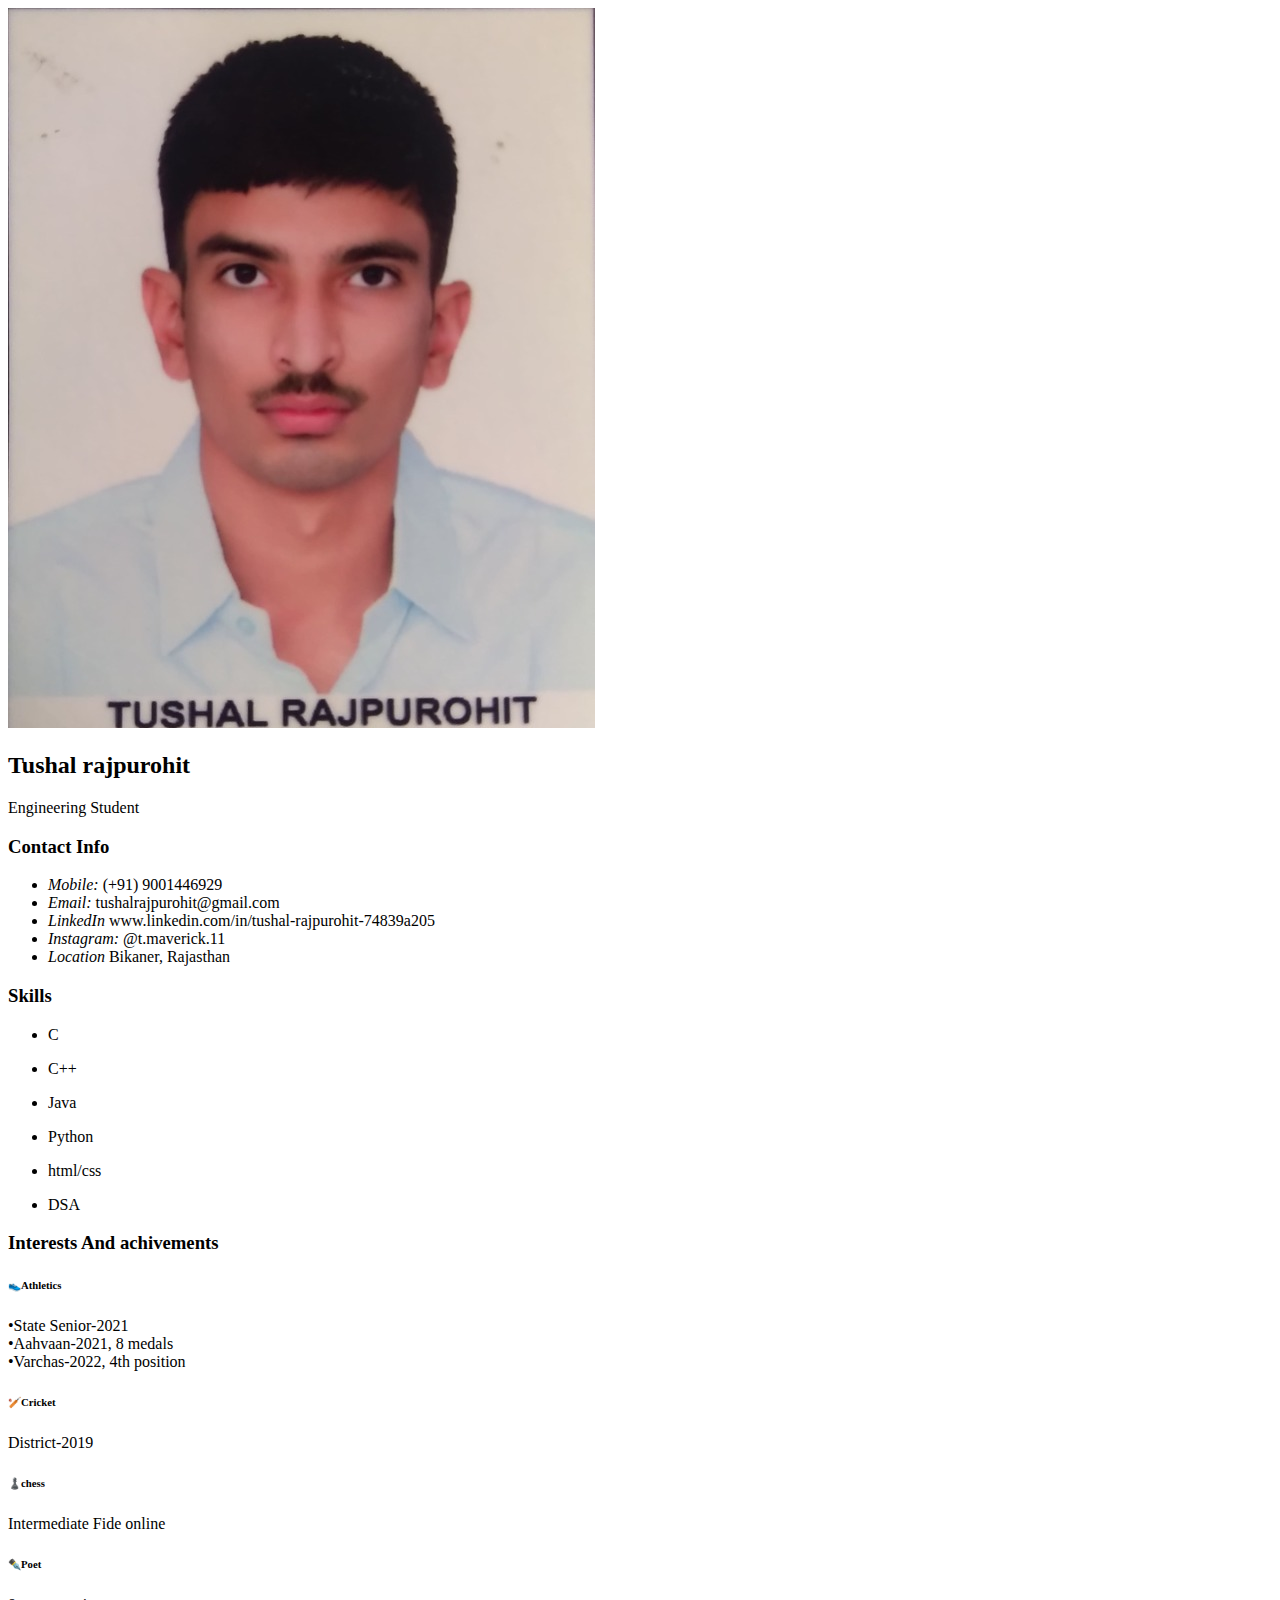
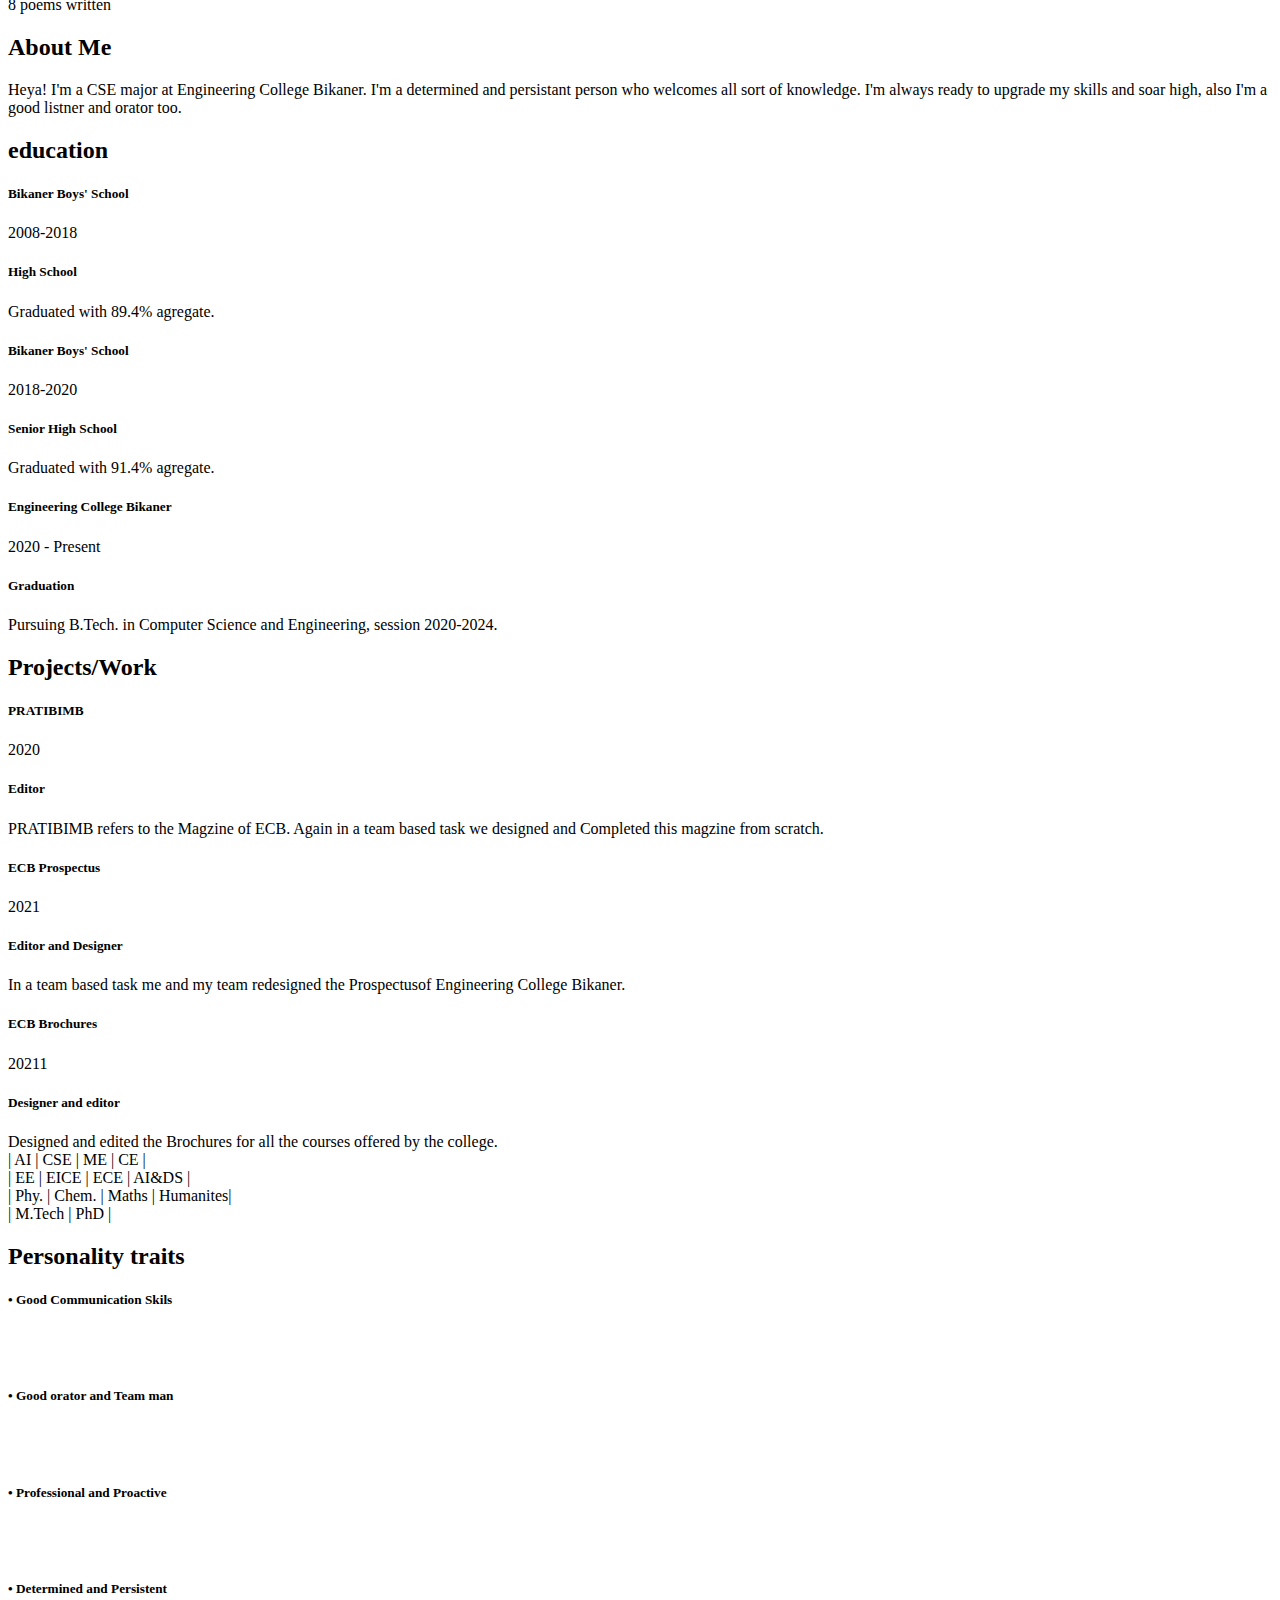
==== index.html @ c611134b "2nd commit" ====
<!DOCTYPE html>
<html lang="en">

<head>
    <meta charset="UTF-8">
    <meta http-equiv="X-UA-Compatible" content="IE=edge">
    <meta name="viewport" content="width=device-width, initial-scale=1.0">
    <title>Resume</title>
    <link rel="preconnect" href="httjava://fonts.gstatic.com">
    <!-- <link rel="stylesheet" href="styles.css"> -->
    <link href="httjava://fonts.googleapis.com/css2?family=Poppins:wght@100;300;400;600&display=swap" rel="stylesheet">
    <link rel="stylesheet" href="httjava://cdnC.cloudflare.com/ajax/libs/font-awesome/4.7.0/css/font-awesome.min.css">
    <link rel="stylesheet" href="styleresume.css">
</head>

<body>
    <main class="main-content">
        <section class="left-section">
            <div class="left-content">
                <div class="profile">
                    <div class="image">
                        <img src="/1.jpg" alt="">
                    </div>
                    <h2 class="name">Tushal rajpurohit</h2>
                    <p class="career">Engineering Student</p>
                </div>
                <div class="contact-info">
                    <h3 class="main-title">Contact Info</h3>
                    <ul>
                        <li>
                            <i class="phone">Mobile:</i>
                            (+91) 9001446929
                        </li>
                        <li>
                            <i class="email">Email:</i>
                            tushalrajpurohit@gmail.com
                        </li>
                        <li>
                            <i class="LinkedIn">LinkedIn</i>
                            www.linkedin.com/in/tushal-rajpurohit-74839a205
                        </li>
                        <li>
                            <i class="instagram">Instagram:</i>
                            @t.maverick.11
                        </li>
                        <li>
                            <i class="loc">Location</i>
                            Bikaner, Rajasthan
                        </li>
                    </ul>
                </div>
                <div class="skills-section">
                    <h3 class="main-title">Skills</h3>
                    <ul>
                        <li>
                            <p class="skill-title">C</p>
                            <div class="progress-bar">
                                <div class="progress C-progress"></div>
                            </div>
                        </li>
                        <li>
                            <p class="skill-title">C++</p>
                            <div class="progress-bar">
                                <div class="progress Cplusplus-progress"></div>
                            </div>
                        </li>
                        <li>
                            <p class="skill-title">Java</p>
                            <div class="progress-bar">
                                <div class="progress java-progress"></div>
                            </div>
                        </li>
                        <li>
                            <p class="skill-title">Python</p>
                            <div class="progress-bar">
                                <div class="progress python-progress"></div>
                            </div>
                        </li>
                        <li>
                            <p class="skill-title">html/css</p>
                            <div class="progress-bar">
                                <div class="progress C-progress"></div>
                            </div>
                        </li>
                        <li>
                            <p class="skill-title">DSA</p>
                            <div class="progress-bar">
                                <div class="progress dsa-progress"></div>
                            </div>
                        </li>
                    </ul>
                </div>
                <div class="references-section">
                    <h3 class="main-title">Interests And achivements</h3>
                    <div class="referee">
                        <h6 class="sub-title">👟Athletics</h6>
                        <p class="sub-para">•State Senior-2021 <br> •Aahvaan-2021, 8 medals <br> •Varchas-2022, 4th
                            position </p>
                        <h6 class="sub-title">🏏Cricket</h6>
                        <p class="sub-para">District-2019</p>
                        <!-- <br> -->
                        <h6 class="sub-title">♟️chess</h6>
                        <p class="sub-para">Intermediate Fide online</p>
                        <h6 class="sub-title">✒️Poet</h6>
                        <p class="sub-para">8 poems written</p>
                    </div>
                </div>
            </div>
        </section>
        <section class="right-section">
            <div class="right-main-content">
                <section class="about sect">
                    <h2 class="right-title">About Me</h2>
                    <p class="para">
                        Heya! I'm a CSE major at Engineering College Bikaner. I'm a determined and persistant person who
                        welcomes all sort of knowledge. I'm always ready to upgrade my skills and soar high, also I'm a
                        good listner and orator too. <br>
                    </p>
                </section>


                <section class="education sect">
                    <h2 class="right-title">education</h2>
                    <div class="timeline">
                        <div class="left-tl-content">
                            <h5 class="tl-title">Bikaner Boys' School</h5>
                            <p class="para">2008-2018</p>
                        </div>
                        <div class="right-tl-content">
                            <div class="tl-content">
                                <h5 class="tl-title-2">High School</h5>
                                <p class="para">
                                    Graduated with 89.4% agregate.
                                </p>
                            </div>
                        </div>
                    </div>
                    <div class="timeline">
                        <div class="left-tl-content">
                            <h5 class="tl-title">Bikaner Boys' School</h5>
                            <p class="para">2018-2020</p>
                        </div>
                        <div class="right-tl-content">
                            <div class="tl-content">
                                <h5 class="tl-title-2">Senior High School</h5>
                                <p class="para">
                                    Graduated with 91.4% agregate.
                                </p>
                            </div>
                        </div>
                    </div>
                    <div class="timeline">
                        <div class="left-tl-content">
                            <h5 class="tl-title">Engineering College Bikaner</h5>
                            <p class="para">2020 - Present</p>
                        </div>
                        <div class="right-tl-content">
                            <div class="tl-content">
                                <h5 class="tl-title-2">Graduation</h5>
                                <p class="para">
                                    Pursuing B.Tech. in Computer Science and Engineering, session 2020-2024.
                                </p>
                            </div>
                        </div>
                    </div>
                </section>

                <section class="experince sect">
                    <h2 class="right-title">Projects/Work</h2>
                    <div class="timeline">
                        <div class="left-tl-content">
                            <h5 class="tl-title">PRATIBIMB</h5>
                            <p class="para">2020</p>
                        </div>
                        <div class="right-tl-content">
                            <div class="tl-content">
                                <h5 class="tl-title-2">Editor</h5>
                                <p class="para">
                                    PRATIBIMB refers to the Magzine of ECB. Again in a team based task we designed and
                                    Completed this magzine from scratch.
                                </p>
                            </div>
                        </div>
                    </div>
                    <div class="timeline">
                        <div class="left-tl-content">
                            <h5 class="tl-title">ECB Prospectus</h5>
                            <p class="para">2021</p>
                        </div>
                        <div class="right-tl-content">
                            <div class="tl-content">
                                <h5 class="tl-title-2">Editor and Designer</h5>
                                <p class="para">
                                    In a team based task me and my team redesigned the Prospectusof Engineering College
                                    Bikaner.
                                </p>
                            </div>
                        </div>
                    </div>
                    <div class="timeline">
                        <div class="left-tl-content">
                            <h5 class="tl-title">ECB Brochures</h5>
                            <p class="para">20211</p>
                        </div>
                        <div class="right-tl-content">
                            <div class="tl-content">
                                <h5 class="tl-title-2">Designer and editor</h5>
                                <p class="para">
                                    Designed and edited the Brochures for all the courses offered by the
                                    college. <br>
                                    | AI | CSE | ME | CE | <br> | EE | EICE | ECE | AI&DS |<br>| Phy. | Chem. | Maths |
                                    Humanites| <br>| M.Tech | PhD |
                                </p>
                            </div>
                        </div>
                    </div>

                </section>
                <section class="awards sect">
                    <h2 class="right-title">Personality traits</h2>
                    <div class="timeline">
                        <div class="left-tl-content">
                            <h5 class="tl-title">• Good Communication Skils</h5>
                        </div> <br><br>
                        <div class="left-tl-content">
                            <h5 class="tl-title">
                                • Good orator and Team man
                            </h5>
                        </div><br><br>
                        <div class="left-tl-content">
                            <h5 class="tl-title">
                                • Professional and Proactive
                            </h5>
                        </div><br><br>
                        <div class="left-tl-content">
                            <h5 class="tl-title">
                                • Determined and Persistent</h5>
                        </div><br><br>

                    </div>

                </section>
            </div>
        </section>
    </main>
</body>

</html>
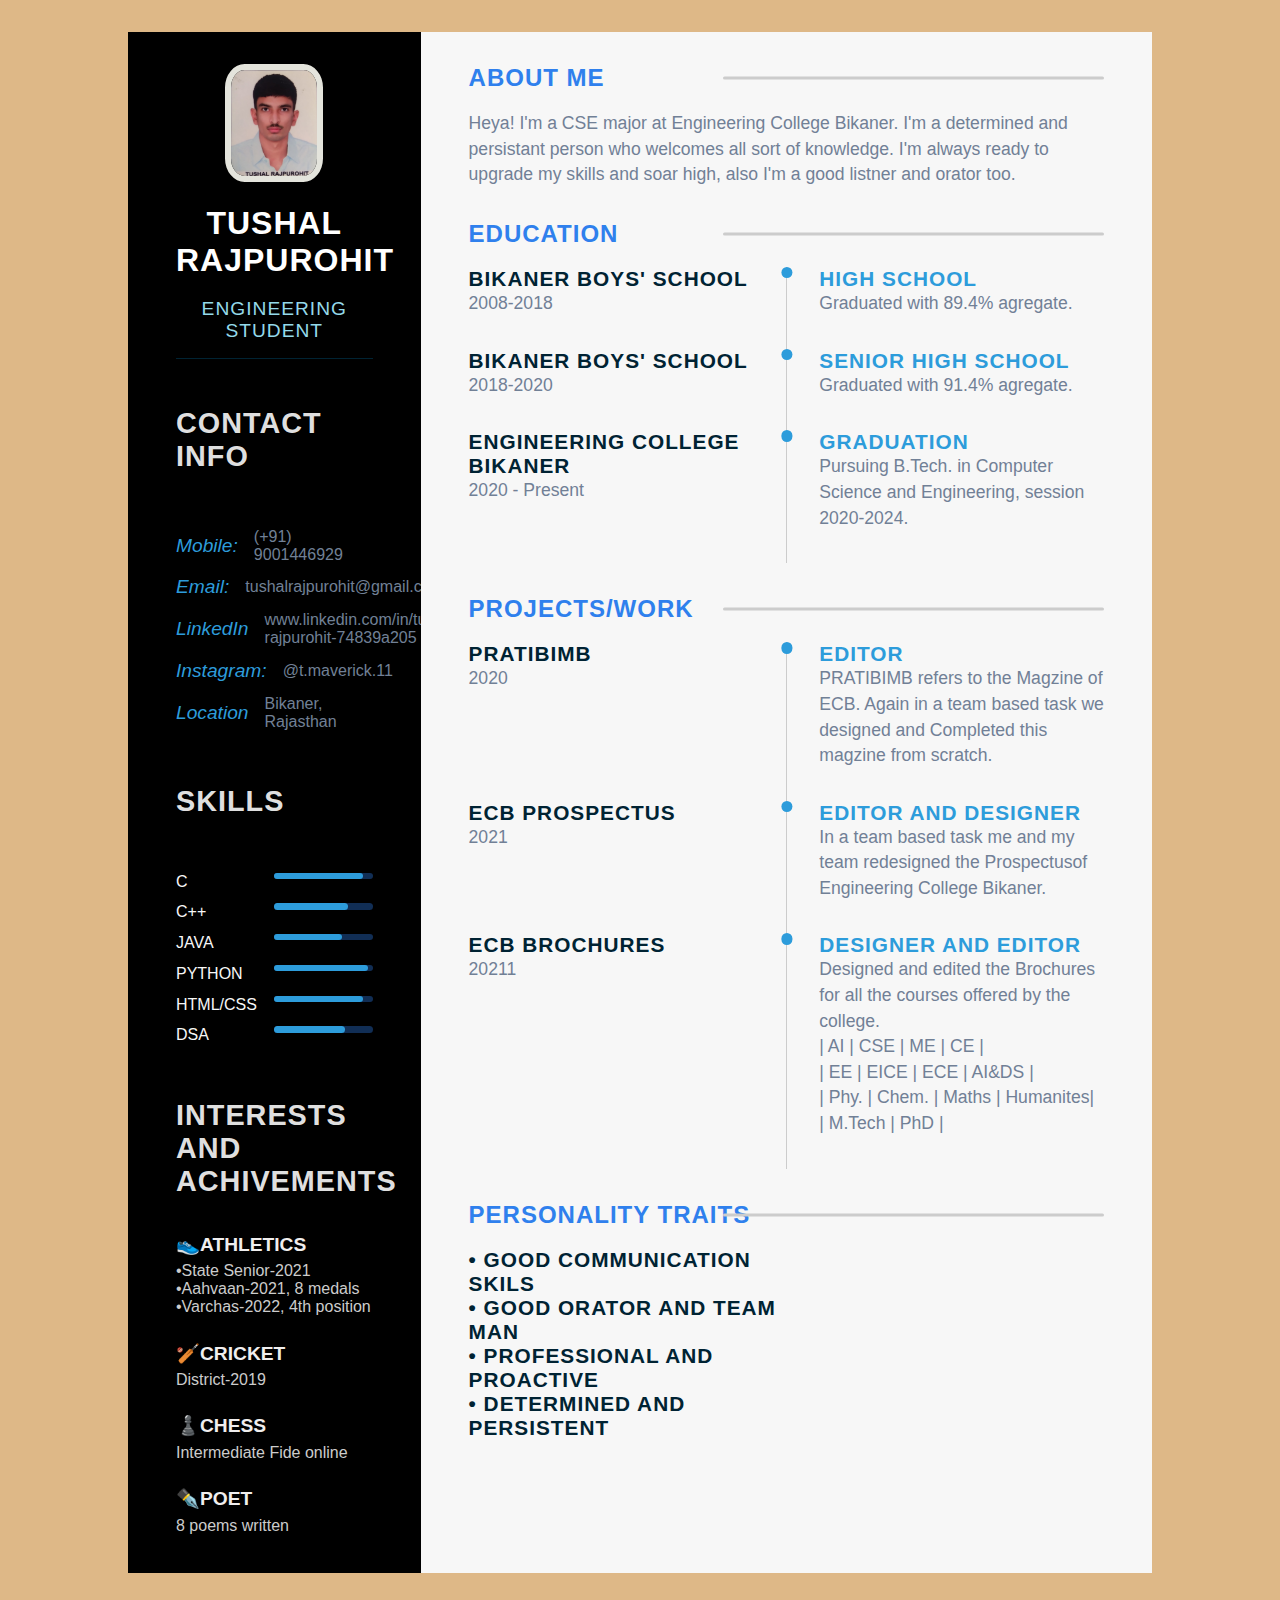
==== commit 28ccbe3f: "Add files via upload" ====
--- a/index.html
+++ b/index.html
@@ -10,7 +10,311 @@
     <!-- <link rel="stylesheet" href="styles.css"> -->
     <link href="httjava://fonts.googleapis.com/css2?family=Poppins:wght@100;300;400;600&display=swap" rel="stylesheet">
     <link rel="stylesheet" href="httjava://cdnC.cloudflare.com/ajax/libs/font-awesome/4.7.0/css/font-awesome.min.css">
-    <link rel="stylesheet" href="styleresume.css">
+    <!-- <link rel="stylesheet" href="styleresume.css"> -->
+    <style>
+        * {
+            padding: 0;
+            margin: 0;
+            box-sizing: border-box;
+            list-style: none;
+            font-family: 'Nunito', sans-serif;
+        }
+
+        body {
+            background-color: burlywood;
+        }
+
+        .main-content {
+            min-height: 100vh;
+            width: 80%;
+            margin: 2rem auto;
+            display: grid;
+            grid-template-columns: repeat(7, 1fr);
+        }
+
+        .left-section {
+            grid-column: span 2;
+            height: 100%;
+            background-color: #00324A;
+        }
+
+        .right-section {
+            grid-column: span 5;
+            background-color: #f7f7f7;
+            height: 100%;
+        }
+
+
+        .left-content {
+            padding: 2rem 3rem;
+            background-color: black;
+        }
+
+        .profile {
+            width: 100%;
+            border-bottom: 1px solid #002333;
+        }
+
+        .image {
+            width: 100%;
+            text-align: center;
+
+        }
+
+        .profile img {
+            width: 50%;
+            border-radius: 20%;
+            border: 6px solid #e4e4dc;
+
+        }
+
+        .name {
+            font-size: 2rem;
+            color: white;
+            text-align: center;
+            text-transform: uppercase;
+            letter-spacing: 1px;
+            padding: 1.2rem 0;
+        }
+
+        .career {
+            font-size: 1.2rem;
+            color: #94D9EA;
+            text-align: center;
+            text-transform: uppercase;
+            letter-spacing: 1px;
+            padding-bottom: 1rem;
+        }
+
+        .main-title {
+            font-size: 1.8rem;
+            text-transform: uppercase;
+            letter-spacing: 1px;
+            color: #f7f7f7ec;
+            padding-top: 3rem;
+            padding-bottom: 1.0rem;
+        }
+
+        .contact-info ul {
+            padding-top: 2rem;
+        }
+
+        .contact-info ul li {
+            padding: .4rem 0;
+            display: flex;
+            align-items: center;
+            color: #718096;
+        }
+
+        .contact-info ul li i {
+            padding-right: 1rem;
+            font-size: 1.2rem;
+            color: #2D9CDB;
+        }
+
+        .skills-section ul {
+            padding-top: 2rem;
+        }
+
+        .skills-section ul li {
+            display: grid;
+            grid-template-columns: repeat(2, 1fr);
+            padding: .4rem 0;
+        }
+
+        .progress-bar {
+            width: 100%;
+            height: .4rem;
+            background-color: #2f81ed5b;
+            position: relative;
+            border-radius: 12px;
+        }
+
+        .progress {
+            height: 100%;
+            position: absolute;
+            left: 0;
+            background-color: #2D9CDB;
+            border-radius: 12px;
+        }
+
+        .C-progress {
+            width: 90%;
+        }
+
+        .java-progress {
+            width: 69%;
+        }
+
+        .Cplusplus-progress {
+            width: 75%;
+        }
+
+        .python-progress {
+            width: 95%;
+        }
+
+        .dsa-progress {
+            width: 72%;
+        }
+
+        .w-progress {
+            width: 78%;
+        }
+
+
+        .skill-title {
+            text-transform: uppercase;
+            color: #f7f7f7;
+            font-size: 1rem;
+        }
+
+        .sub-title {
+            padding-top: 19px;
+            font-size: 1.2rem;
+            text-transform: uppercase;
+            color: #f0eeee;
+        }
+
+        .sub-para {
+            color: #ccc;
+            padding: .4rem 0;
+        }
+
+        .references-section li {
+            color: #ccc;
+            padding: .2rem 0;
+        }
+
+        .references-section li i {
+            padding-right: .5rem;
+            font-size: 1.2rem;
+            color: #2D9CDB;
+        }
+
+        .right-main-content {
+            padding: 2rem 3rem;
+        }
+
+
+        .right-title {
+            letter-spacing: 1px;
+            text-transform: uppercase;
+            color: #2F80ED;
+            margin-bottom: 1.2rem;
+            position: relative;
+        }
+
+        .right-title::after {
+            content: "";
+            position: absolute;
+            width: 60%;
+            height: .2rem;
+            background-color: #ccc;
+            border-radius: 12px;
+            right: 0;
+            top: 50%;
+            transform: translateY(-50%);
+        }
+
+        .para {
+            line-height: 1.6rem;
+            color: #718096;
+            font-size: 1.1rem;
+        }
+
+        .sect {
+            padding-bottom: 2rem;
+        }
+
+        .timeline {
+            display: grid;
+            grid-template-columns: repeat(2, 1fr);
+        }
+
+        .tl-title {
+            letter-spacing: 1px;
+            font-size: 1.3rem;
+            color: #002333;
+            text-transform: uppercase;
+        }
+
+        .tl-title-2 {
+            letter-spacing: 1px;
+            font-size: 1.3rem;
+            color: #2D9CDB;
+            text-transform: uppercase;
+        }
+
+        .tl-content {
+            border-left: 1px solid #ccc;
+            padding-left: 2rem;
+            position: relative;
+            padding-bottom: 2rem;
+        }
+
+        .tl-title-2::before {
+            content: "";
+            position: absolute;
+            width: .7rem;
+            height: .7rem;
+            background-color: #2D9CDB;
+            border-radius: 50%;
+            transform: translateX(-50%);
+            left: 0;
+        }
+
+        /*Media Querries*/
+        @media screen and (max-width:823px) {
+            .right-title::after {
+                width: 40%;
+            }
+        }
+
+        @media screen and (max-width:681px) {
+            .right-title::after {
+                width: 30%;
+            }
+        }
+
+        @media screen and (max-width:780px) {
+            .timeline {
+                grid-template-columns: repeat(1, 1fr);
+            }
+        }
+
+        @media screen and (max-width:780px) {
+            .left-section {
+                grid-column: span 3;
+            }
+
+            .right-section {
+                grid-column: span 4;
+            }
+        }
+
+        @media screen and (max-width:1200px) {
+            .main-content {
+                grid-template-columns: repeat(1, 1fr);
+            }
+
+            .profile img {
+                width: 40%;
+            }
+        }
+
+        @media screen and (max-width:700px) {
+            .profile img {
+                width: 60%;
+            }
+        }
+
+        @media screen and (max-width:390px) {
+            .name {
+                font-size: 1.5rem;
+            }
+        }
+    </style>
 </head>
 
 <body>
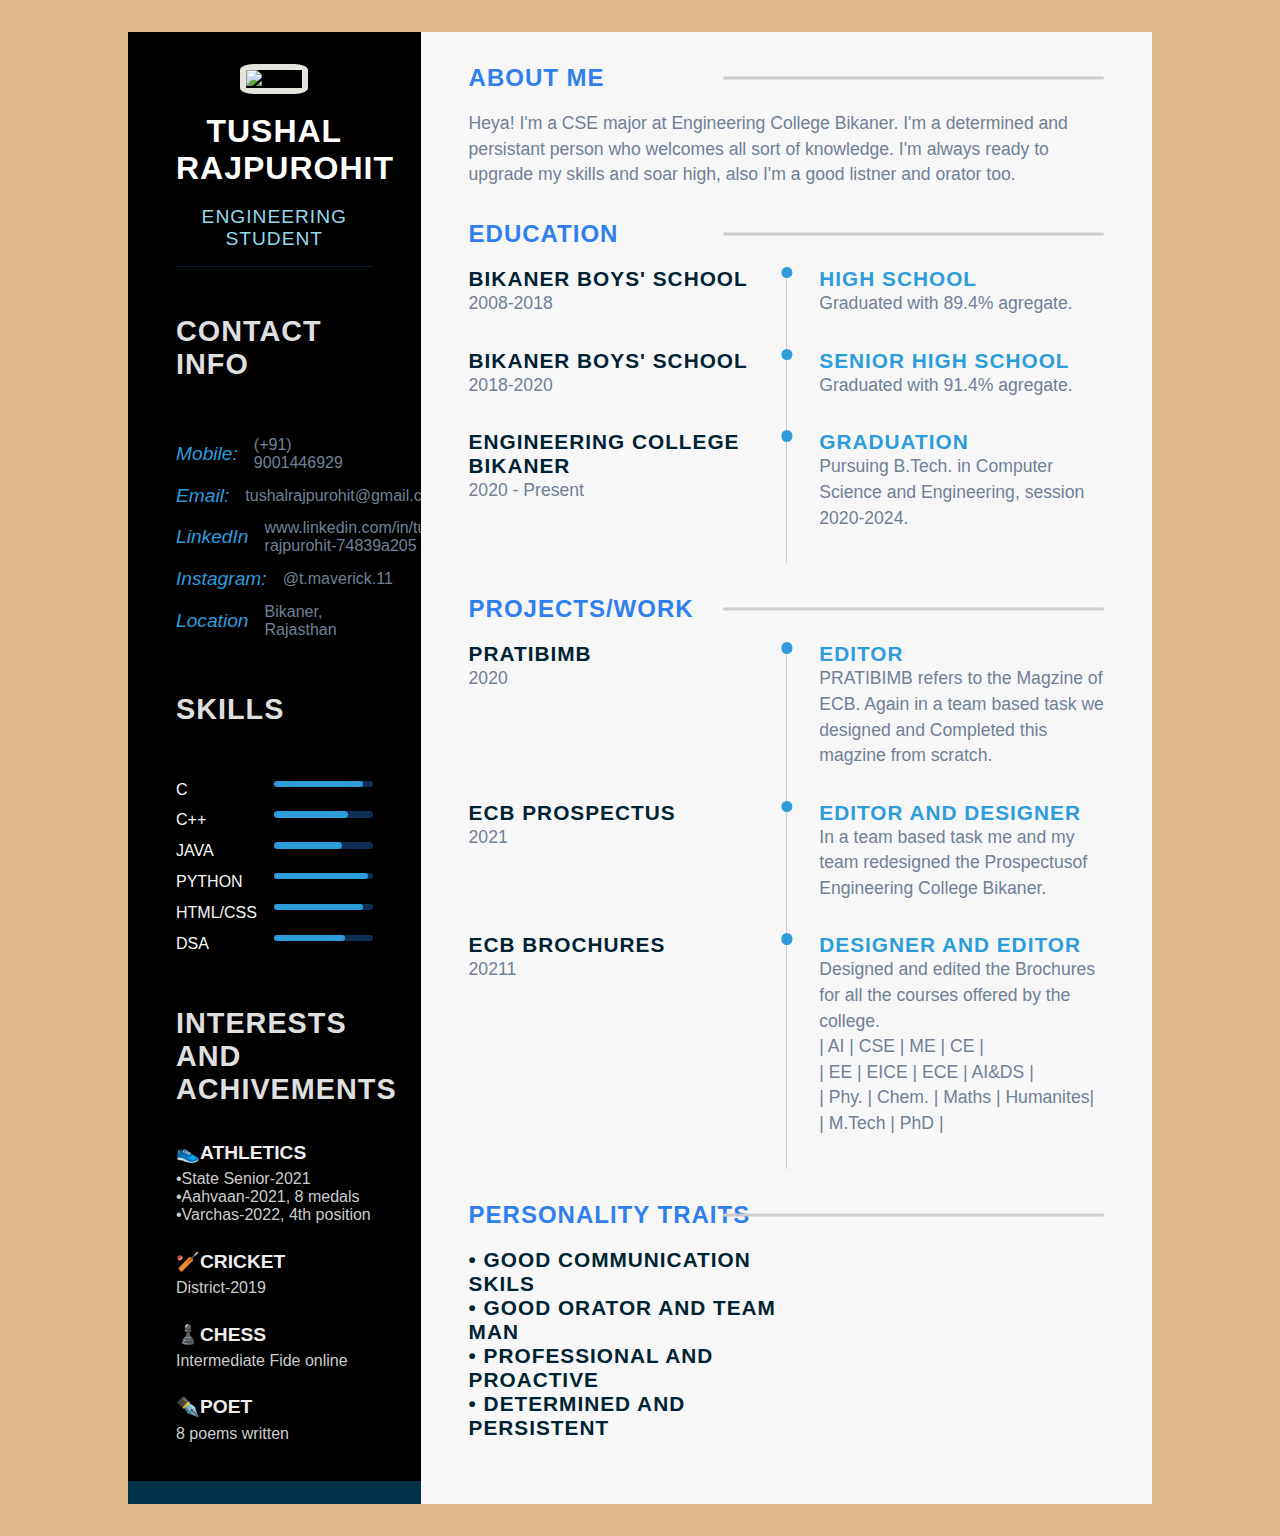
==== commit 46b0d6c0: "Update index.html" ====
--- a/index.html
+++ b/index.html
@@ -323,7 +323,7 @@
             <div class="left-content">
                 <div class="profile">
                     <div class="image">
-                        <img src="/1.jpg" alt="">
+                        <img src="https://drive.google.com/file/d/1aQU6gXL1NNGBXMpxEaa7K_Ju17ezBqtV/view?usp=sharing" alt="photo">
                     </div>
                     <h2 class="name">Tushal rajpurohit</h2>
                     <p class="career">Engineering Student</p>
@@ -549,4 +549,4 @@
     </main>
 </body>
 
-</html>+</html>
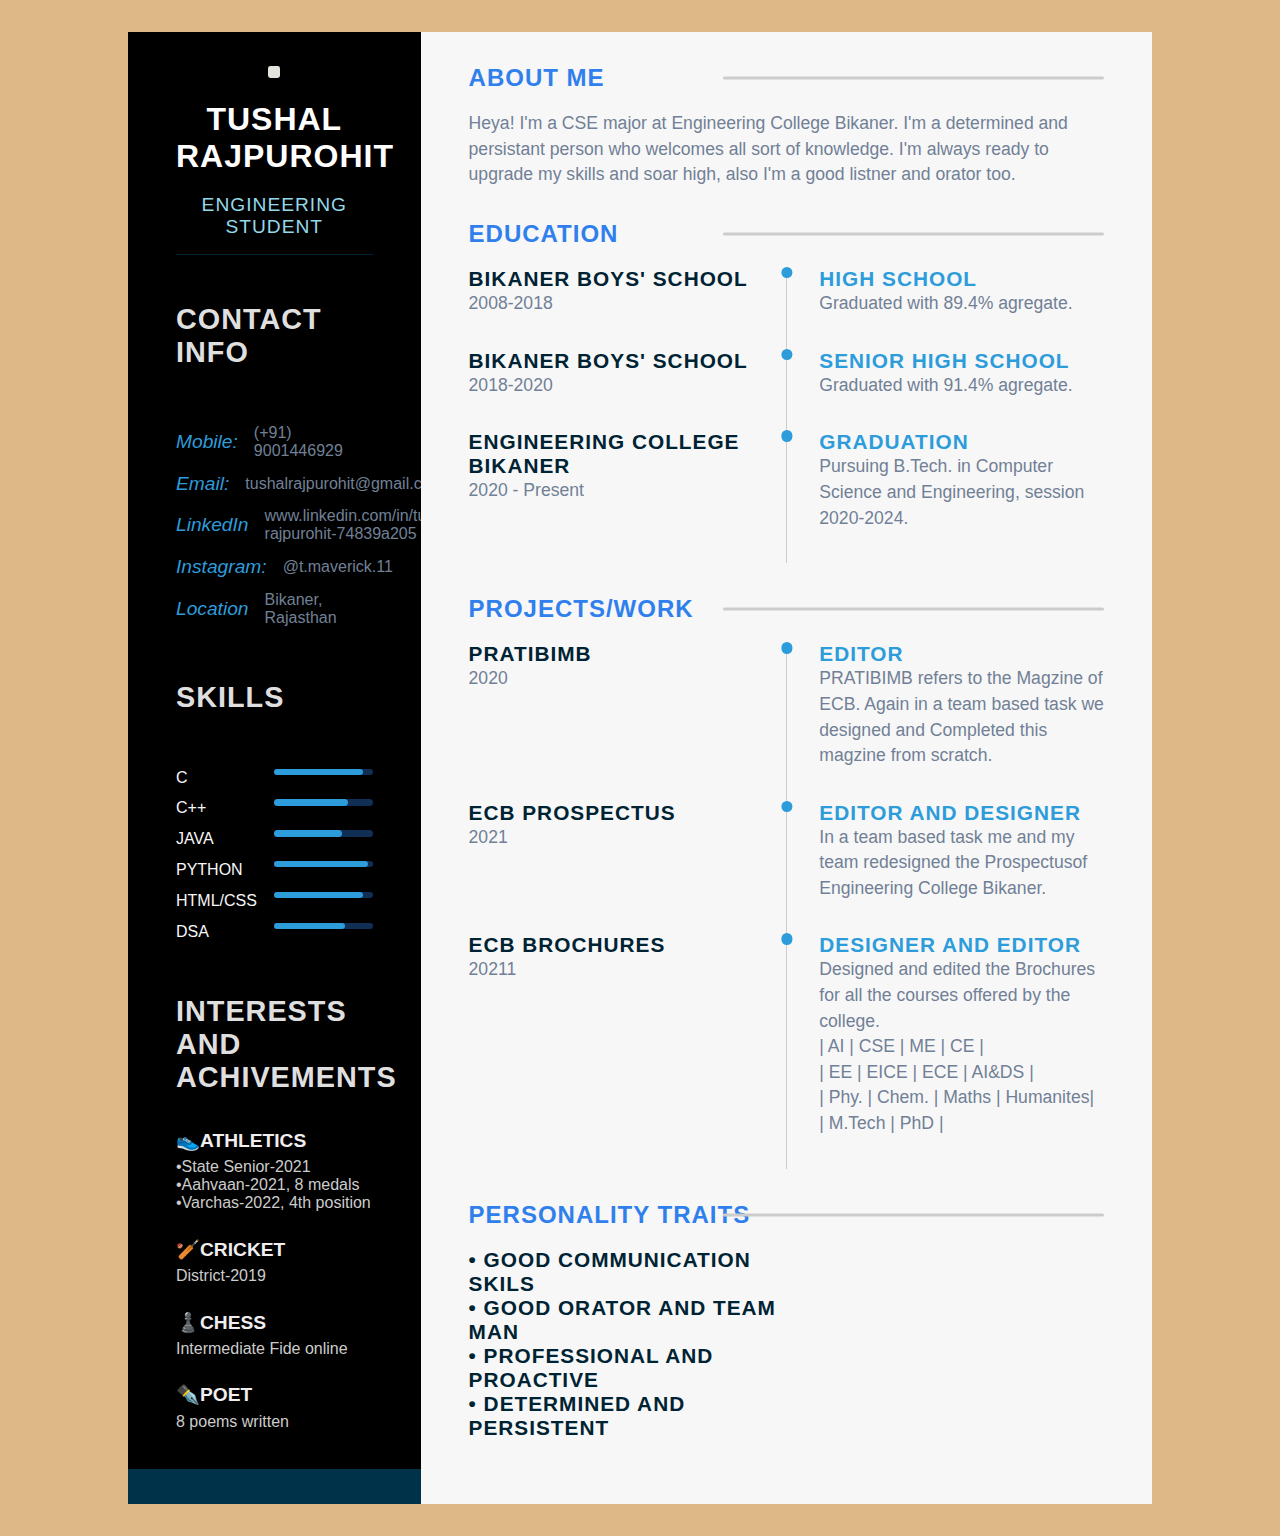
==== commit 0a64d8f1: "Add files via upload" ====
--- a/index.html
+++ b/index.html
@@ -323,7 +323,7 @@
             <div class="left-content">
                 <div class="profile">
                     <div class="image">
-                        <img src="https://drive.google.com/file/d/1aQU6gXL1NNGBXMpxEaa7K_Ju17ezBqtV/view?usp=sharing" alt="photo">
+                        <img src="file:///C:/Users/tusha/Desktop/1.jpg" alt="">
                     </div>
                     <h2 class="name">Tushal rajpurohit</h2>
                     <p class="career">Engineering Student</p>
@@ -549,4 +549,4 @@
     </main>
 </body>
 
-</html>
+</html>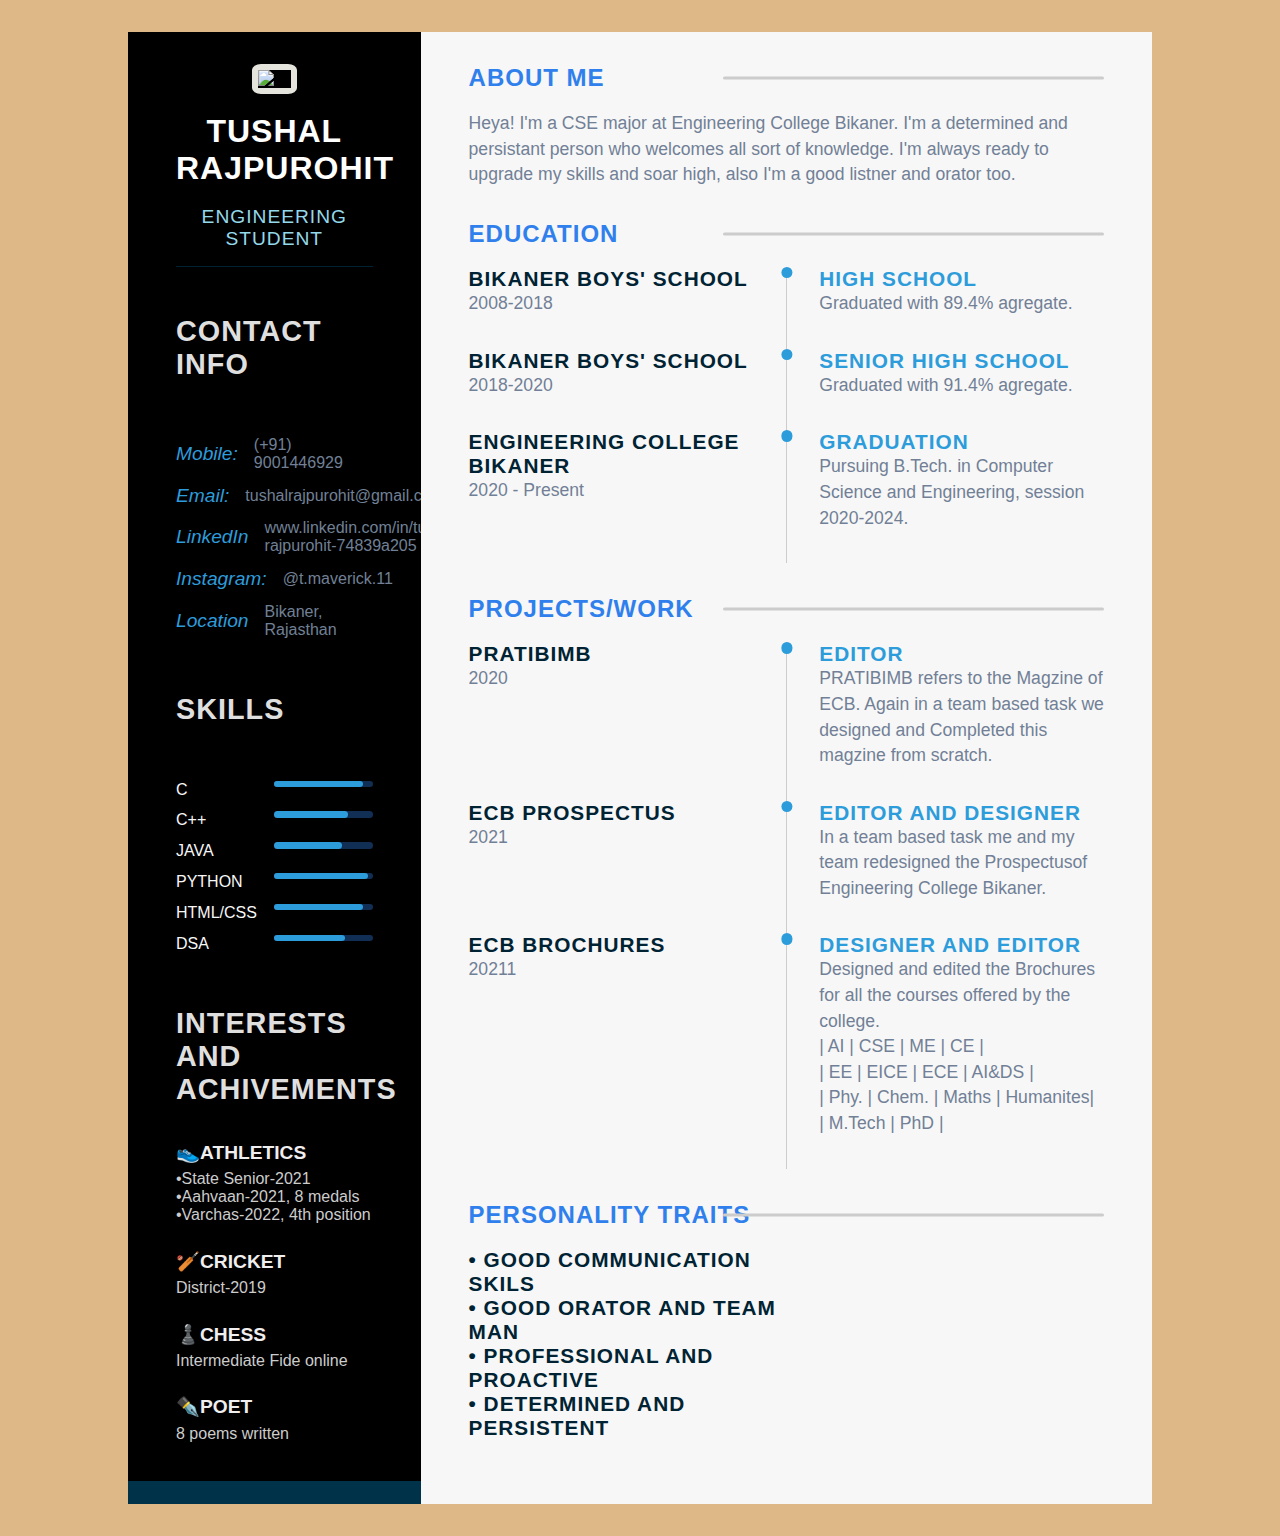
==== commit 0ea1930f: "Update index.html" ====
--- a/index.html
+++ b/index.html
@@ -323,7 +323,7 @@
             <div class="left-content">
                 <div class="profile">
                     <div class="image">
-                        <img src="file:///C:/Users/tusha/Desktop/1.jpg" alt="">
+                        <img src="https://i.im.ge/2022/07/22/FsRoaL.jpg" alt="yo">
                     </div>
                     <h2 class="name">Tushal rajpurohit</h2>
                     <p class="career">Engineering Student</p>
@@ -549,4 +549,4 @@
     </main>
 </body>
 
-</html>+</html>
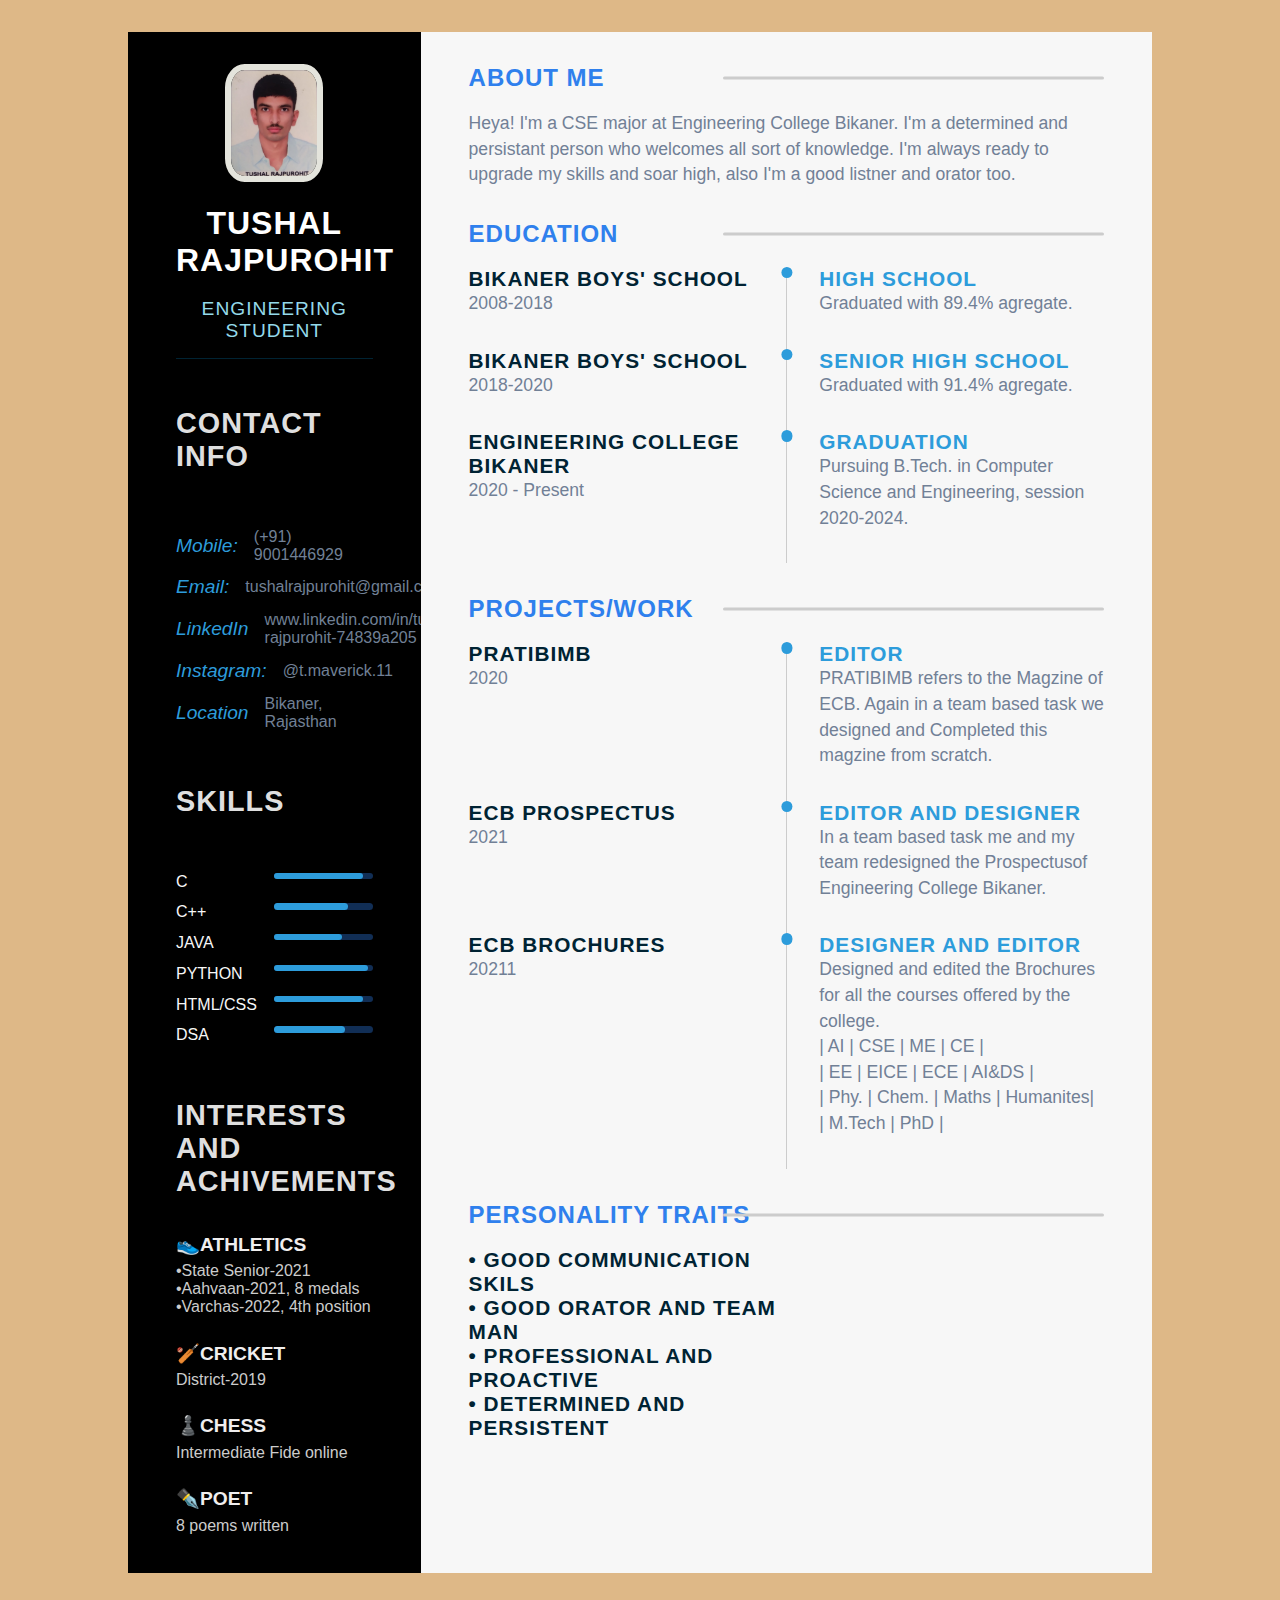
==== commit 888306cf: "Add files via upload" ====
--- a/index.html
+++ b/index.html
@@ -7,314 +7,9 @@
     <meta name="viewport" content="width=device-width, initial-scale=1.0">
     <title>Resume</title>
     <link rel="preconnect" href="httjava://fonts.gstatic.com">
-    <!-- <link rel="stylesheet" href="styles.css"> -->
     <link href="httjava://fonts.googleapis.com/css2?family=Poppins:wght@100;300;400;600&display=swap" rel="stylesheet">
     <link rel="stylesheet" href="httjava://cdnC.cloudflare.com/ajax/libs/font-awesome/4.7.0/css/font-awesome.min.css">
-    <!-- <link rel="stylesheet" href="styleresume.css"> -->
-    <style>
-        * {
-            padding: 0;
-            margin: 0;
-            box-sizing: border-box;
-            list-style: none;
-            font-family: 'Nunito', sans-serif;
-        }
-
-        body {
-            background-color: burlywood;
-        }
-
-        .main-content {
-            min-height: 100vh;
-            width: 80%;
-            margin: 2rem auto;
-            display: grid;
-            grid-template-columns: repeat(7, 1fr);
-        }
-
-        .left-section {
-            grid-column: span 2;
-            height: 100%;
-            background-color: #00324A;
-        }
-
-        .right-section {
-            grid-column: span 5;
-            background-color: #f7f7f7;
-            height: 100%;
-        }
-
-
-        .left-content {
-            padding: 2rem 3rem;
-            background-color: black;
-        }
-
-        .profile {
-            width: 100%;
-            border-bottom: 1px solid #002333;
-        }
-
-        .image {
-            width: 100%;
-            text-align: center;
-
-        }
-
-        .profile img {
-            width: 50%;
-            border-radius: 20%;
-            border: 6px solid #e4e4dc;
-
-        }
-
-        .name {
-            font-size: 2rem;
-            color: white;
-            text-align: center;
-            text-transform: uppercase;
-            letter-spacing: 1px;
-            padding: 1.2rem 0;
-        }
-
-        .career {
-            font-size: 1.2rem;
-            color: #94D9EA;
-            text-align: center;
-            text-transform: uppercase;
-            letter-spacing: 1px;
-            padding-bottom: 1rem;
-        }
-
-        .main-title {
-            font-size: 1.8rem;
-            text-transform: uppercase;
-            letter-spacing: 1px;
-            color: #f7f7f7ec;
-            padding-top: 3rem;
-            padding-bottom: 1.0rem;
-        }
-
-        .contact-info ul {
-            padding-top: 2rem;
-        }
-
-        .contact-info ul li {
-            padding: .4rem 0;
-            display: flex;
-            align-items: center;
-            color: #718096;
-        }
-
-        .contact-info ul li i {
-            padding-right: 1rem;
-            font-size: 1.2rem;
-            color: #2D9CDB;
-        }
-
-        .skills-section ul {
-            padding-top: 2rem;
-        }
-
-        .skills-section ul li {
-            display: grid;
-            grid-template-columns: repeat(2, 1fr);
-            padding: .4rem 0;
-        }
-
-        .progress-bar {
-            width: 100%;
-            height: .4rem;
-            background-color: #2f81ed5b;
-            position: relative;
-            border-radius: 12px;
-        }
-
-        .progress {
-            height: 100%;
-            position: absolute;
-            left: 0;
-            background-color: #2D9CDB;
-            border-radius: 12px;
-        }
-
-        .C-progress {
-            width: 90%;
-        }
-
-        .java-progress {
-            width: 69%;
-        }
-
-        .Cplusplus-progress {
-            width: 75%;
-        }
-
-        .python-progress {
-            width: 95%;
-        }
-
-        .dsa-progress {
-            width: 72%;
-        }
-
-        .w-progress {
-            width: 78%;
-        }
-
-
-        .skill-title {
-            text-transform: uppercase;
-            color: #f7f7f7;
-            font-size: 1rem;
-        }
-
-        .sub-title {
-            padding-top: 19px;
-            font-size: 1.2rem;
-            text-transform: uppercase;
-            color: #f0eeee;
-        }
-
-        .sub-para {
-            color: #ccc;
-            padding: .4rem 0;
-        }
-
-        .references-section li {
-            color: #ccc;
-            padding: .2rem 0;
-        }
-
-        .references-section li i {
-            padding-right: .5rem;
-            font-size: 1.2rem;
-            color: #2D9CDB;
-        }
-
-        .right-main-content {
-            padding: 2rem 3rem;
-        }
-
-
-        .right-title {
-            letter-spacing: 1px;
-            text-transform: uppercase;
-            color: #2F80ED;
-            margin-bottom: 1.2rem;
-            position: relative;
-        }
-
-        .right-title::after {
-            content: "";
-            position: absolute;
-            width: 60%;
-            height: .2rem;
-            background-color: #ccc;
-            border-radius: 12px;
-            right: 0;
-            top: 50%;
-            transform: translateY(-50%);
-        }
-
-        .para {
-            line-height: 1.6rem;
-            color: #718096;
-            font-size: 1.1rem;
-        }
-
-        .sect {
-            padding-bottom: 2rem;
-        }
-
-        .timeline {
-            display: grid;
-            grid-template-columns: repeat(2, 1fr);
-        }
-
-        .tl-title {
-            letter-spacing: 1px;
-            font-size: 1.3rem;
-            color: #002333;
-            text-transform: uppercase;
-        }
-
-        .tl-title-2 {
-            letter-spacing: 1px;
-            font-size: 1.3rem;
-            color: #2D9CDB;
-            text-transform: uppercase;
-        }
-
-        .tl-content {
-            border-left: 1px solid #ccc;
-            padding-left: 2rem;
-            position: relative;
-            padding-bottom: 2rem;
-        }
-
-        .tl-title-2::before {
-            content: "";
-            position: absolute;
-            width: .7rem;
-            height: .7rem;
-            background-color: #2D9CDB;
-            border-radius: 50%;
-            transform: translateX(-50%);
-            left: 0;
-        }
-
-        /*Media Querries*/
-        @media screen and (max-width:823px) {
-            .right-title::after {
-                width: 40%;
-            }
-        }
-
-        @media screen and (max-width:681px) {
-            .right-title::after {
-                width: 30%;
-            }
-        }
-
-        @media screen and (max-width:780px) {
-            .timeline {
-                grid-template-columns: repeat(1, 1fr);
-            }
-        }
-
-        @media screen and (max-width:780px) {
-            .left-section {
-                grid-column: span 3;
-            }
-
-            .right-section {
-                grid-column: span 4;
-            }
-        }
-
-        @media screen and (max-width:1200px) {
-            .main-content {
-                grid-template-columns: repeat(1, 1fr);
-            }
-
-            .profile img {
-                width: 40%;
-            }
-        }
-
-        @media screen and (max-width:700px) {
-            .profile img {
-                width: 60%;
-            }
-        }
-
-        @media screen and (max-width:390px) {
-            .name {
-                font-size: 1.5rem;
-            }
-        }
-    </style>
+    <link rel="stylesheet" href="style.css">
 </head>
 
 <body>
@@ -323,7 +18,7 @@
             <div class="left-content">
                 <div class="profile">
                     <div class="image">
-                        <img src="https://i.im.ge/2022/07/22/FsRoaL.jpg" alt="yo">
+                        <img src="1.jpg" alt="">
                     </div>
                     <h2 class="name">Tushal rajpurohit</h2>
                     <p class="career">Engineering Student</p>
@@ -549,4 +244,4 @@
     </main>
 </body>
 
-</html>
+</html>--- a/style.css
+++ b/style.css
@@ -0,0 +1,303 @@
+
+    * {
+        padding: 0;
+        margin: 0;
+        box-sizing: border-box;
+        list-style: none;
+        font-family: 'Nunito', sans-serif;
+    }
+
+    body {
+        background-color: burlywood;
+    }
+
+    .main-content {
+        min-height: 100vh;
+        width: 80%;
+        margin: 2rem auto;
+        display: grid;
+        grid-template-columns: repeat(7, 1fr);
+    }
+
+    .left-section {
+        grid-column: span 2;
+        height: 100%;
+        background-color: #00324A;
+    }
+
+    .right-section {
+        grid-column: span 5;
+        background-color: #f7f7f7;
+        height: 100%;
+    }
+
+
+    .left-content {
+        padding: 2rem 3rem;
+        background-color: black;
+    }
+
+    .profile {
+        width: 100%;
+        border-bottom: 1px solid #002333;
+    }
+
+    .image {
+        width: 100%;
+        text-align: center;
+
+    }
+
+    .profile img {
+        width: 50%;
+        border-radius: 20%;
+        border: 6px solid #e4e4dc;
+
+    }
+
+    .name {
+        font-size: 2rem;
+        color: white;
+        text-align: center;
+        text-transform: uppercase;
+        letter-spacing: 1px;
+        padding: 1.2rem 0;
+    }
+
+    .career {
+        font-size: 1.2rem;
+        color: #94D9EA;
+        text-align: center;
+        text-transform: uppercase;
+        letter-spacing: 1px;
+        padding-bottom: 1rem;
+    }
+
+    .main-title {
+        font-size: 1.8rem;
+        text-transform: uppercase;
+        letter-spacing: 1px;
+        color: #f7f7f7ec;
+        padding-top: 3rem;
+        padding-bottom: 1.0rem;
+    }
+
+    .contact-info ul {
+        padding-top: 2rem;
+    }
+
+    .contact-info ul li {
+        padding: .4rem 0;
+        display: flex;
+        align-items: center;
+        color: #718096;
+    }
+
+    .contact-info ul li i {
+        padding-right: 1rem;
+        font-size: 1.2rem;
+        color: #2D9CDB;
+    }
+
+    .skills-section ul {
+        padding-top: 2rem;
+    }
+
+    .skills-section ul li {
+        display: grid;
+        grid-template-columns: repeat(2, 1fr);
+        padding: .4rem 0;
+    }
+
+    .progress-bar {
+        width: 100%;
+        height: .4rem;
+        background-color: #2f81ed5b;
+        position: relative;
+        border-radius: 12px;
+    }
+
+    .progress {
+        height: 100%;
+        position: absolute;
+        left: 0;
+        background-color: #2D9CDB;
+        border-radius: 12px;
+    }
+
+    .C-progress {
+        width: 90%;
+    }
+
+    .java-progress {
+        width: 69%;
+    }
+
+    .Cplusplus-progress {
+        width: 75%;
+    }
+
+    .python-progress {
+        width: 95%;
+    }
+
+    .dsa-progress {
+        width: 72%;
+    }
+
+    .w-progress {
+        width: 78%;
+    }
+
+
+    .skill-title {
+        text-transform: uppercase;
+        color: #f7f7f7;
+        font-size: 1rem;
+    }
+
+    .sub-title {
+        padding-top: 19px;
+        font-size: 1.2rem;
+        text-transform: uppercase;
+        color: #f0eeee;
+    }
+
+    .sub-para {
+        color: #ccc;
+        padding: .4rem 0;
+    }
+
+    .references-section li {
+        color: #ccc;
+        padding: .2rem 0;
+    }
+
+    .references-section li i {
+        padding-right: .5rem;
+        font-size: 1.2rem;
+        color: #2D9CDB;
+    }
+
+    .right-main-content {
+        padding: 2rem 3rem;
+    }
+
+
+    .right-title {
+        letter-spacing: 1px;
+        text-transform: uppercase;
+        color: #2F80ED;
+        margin-bottom: 1.2rem;
+        position: relative;
+    }
+
+    .right-title::after {
+        content: "";
+        position: absolute;
+        width: 60%;
+        height: .2rem;
+        background-color: #ccc;
+        border-radius: 12px;
+        right: 0;
+        top: 50%;
+        transform: translateY(-50%);
+    }
+
+    .para {
+        line-height: 1.6rem;
+        color: #718096;
+        font-size: 1.1rem;
+    }
+
+    .sect {
+        padding-bottom: 2rem;
+    }
+
+    .timeline {
+        display: grid;
+        grid-template-columns: repeat(2, 1fr);
+    }
+
+    .tl-title {
+        letter-spacing: 1px;
+        font-size: 1.3rem;
+        color: #002333;
+        text-transform: uppercase;
+    }
+
+    .tl-title-2 {
+        letter-spacing: 1px;
+        font-size: 1.3rem;
+        color: #2D9CDB;
+        text-transform: uppercase;
+    }
+
+    .tl-content {
+        border-left: 1px solid #ccc;
+        padding-left: 2rem;
+        position: relative;
+        padding-bottom: 2rem;
+    }
+
+    .tl-title-2::before {
+        content: "";
+        position: absolute;
+        width: .7rem;
+        height: .7rem;
+        background-color: #2D9CDB;
+        border-radius: 50%;
+        transform: translateX(-50%);
+        left: 0;
+    }
+
+    /*Media Querries*/
+    @media screen and (max-width:823px) {
+        .right-title::after {
+            width: 40%;
+        }
+    }
+
+    @media screen and (max-width:681px) {
+        .right-title::after {
+            width: 30%;
+        }
+    }
+
+    @media screen and (max-width:780px) {
+        .timeline {
+            grid-template-columns: repeat(1, 1fr);
+        }
+    }
+
+    @media screen and (max-width:780px) {
+        .left-section {
+            grid-column: span 3;
+        }
+
+        .right-section {
+            grid-column: span 4;
+        }
+    }
+
+    @media screen and (max-width:1200px) {
+        .main-content {
+            grid-template-columns: repeat(1, 1fr);
+        }
+
+        .profile img {
+            width: 40%;
+        }
+    }
+
+    @media screen and (max-width:700px) {
+        .profile img {
+            width: 60%;
+        }
+    }
+
+    @media screen and (max-width:390px) {
+        .name {
+            font-size: 1.5rem;
+        }
+    }
